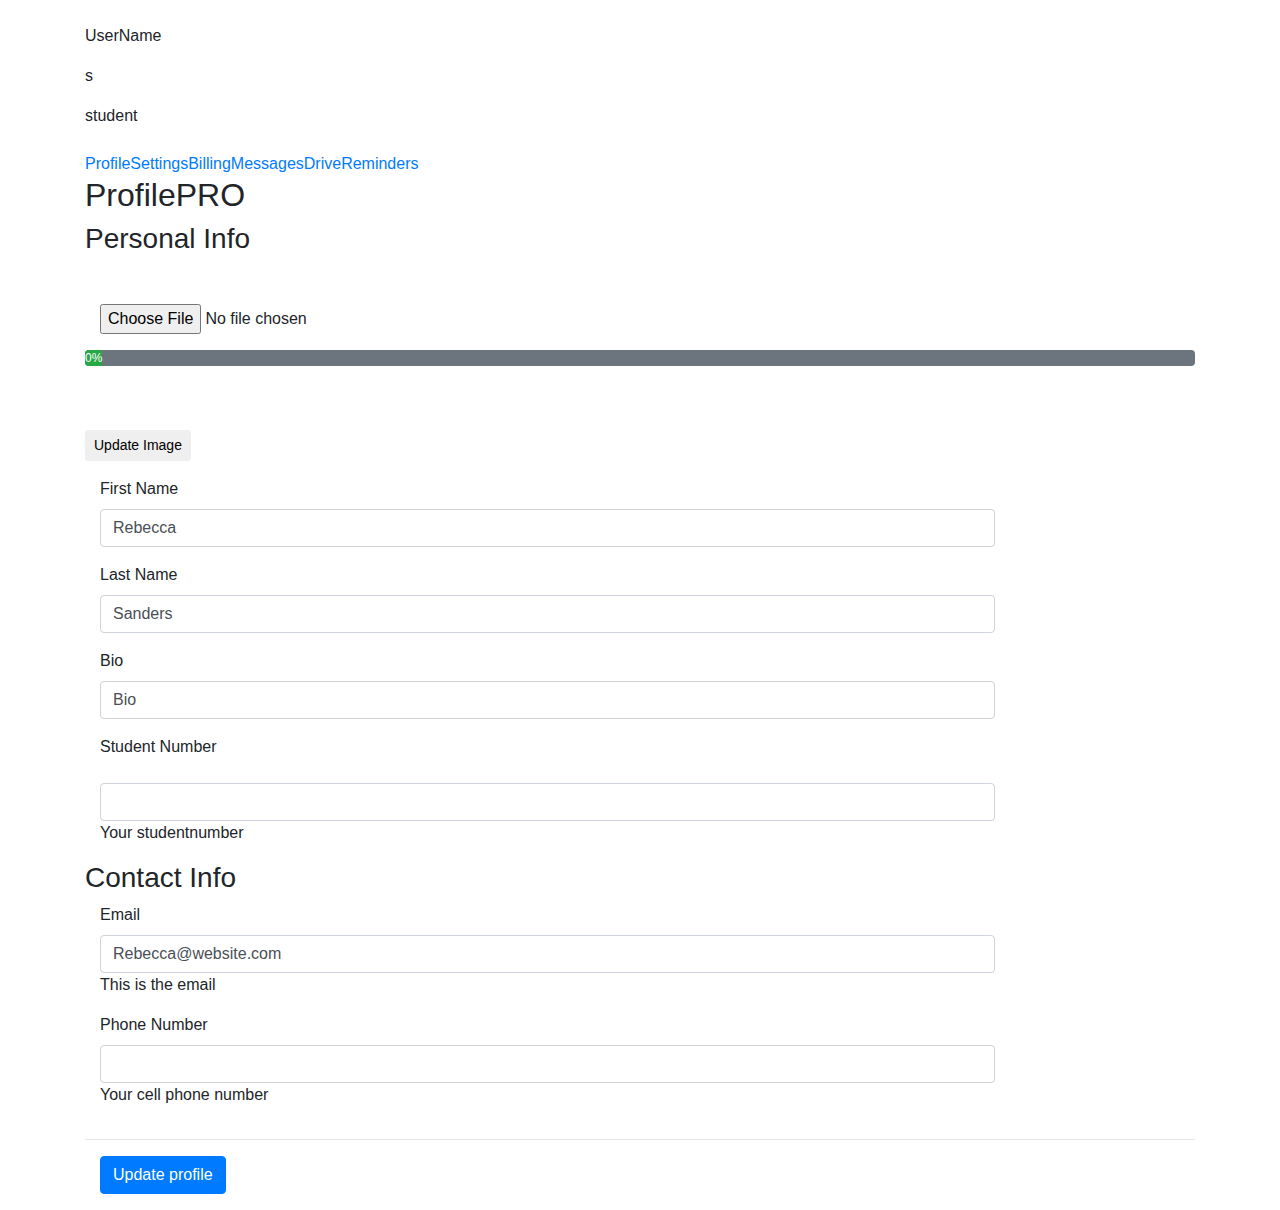
==== updateProfile.html @ c6080bdd "back" ====
<!DOCTYPE html>
<html lang="en">
	<head>
		<meta charset="utf-8">
		<!--  This file has been downloaded from https://bootdey.com  -->
		<!--  All snippets are MIT license https://bootdey.com/license -->
		<title>Update Profile</title>
		<meta name="viewport" content="width=device-width, initial-scale=1">
	
		

		 <link rel="stylesheet" href="https://maxcdn.bootstrapcdn.com/bootstrap/4.0.0/css/bootstrap.min.css" integrity="sha384-Gn5384xqQ1aoWXA+058RXPxPg6fy4IWvTNh0E263XmFcJlSAwiGgFAW/dAiS6JXm" crossorigin="anonymous">
		 <script src="https://code.jquery.com/jquery-3.2.1.min.js"></script>
		 <script src="https://maxcdn.bootstrapcdn.com/bootstrap/4.0.0/js/bootstrap.min.js" integrity="sha384-JZR6Spejh4U02d8jOt6vLEHfe/JQGiRRSQQxSfFWpi1MquVdAyjUar5+76PVCmYl" crossorigin="anonymous"></script>  
		 
		 <script src="https://www.gstatic.com/firebasejs/7.14.2/firebase-app.js"></script>
		 <script src="https://www.gstatic.com/firebasejs/7.14.2/firebase-auth.js"></script>
		 <script src="https://www.gstatic.com/firebasejs/7.14.2/firebase-database.js"></script>
		 <script src="https://www.gstatic.com/firebasejs/7.14.2/firebase-storage.js"></script>
   
   
   
   
 
 
		
	</head>

	<body>

		<div class="container">
			<div class="view-account">
				<section class="module">
					<div class="module-inner">
						<div class="side-bar">
							<div class="user-info">
								<img class="img-profile img-circle img-responsive center-block" src="https://bootdey.com/img/Content/avatar/avatar1.png" id = "circleImg" alt="">
								<ul class="meta list list-unstyled">
									<li class="name"><p id="p1">UserName</p>
										<label class="label label-info"><p id="p2">s</p> student</label>
									</li>
								
								</ul>
							</div>
							<nav class="side-menu">
								<ul class="nav">
									<li class="active"><a href="#"><span class="fa fa-user"></span> Profile</a></li>
									<li><a href="#"><span class="fa fa-cog"></span> Settings</a></li>
									<li><a href="#"><span class="fa fa-credit-card"></span> Billing</a></li>
									<li><a href="#"><span class="fa fa-envelope"></span> Messages</a></li>
									
									<li><a href="user-drive.html"><span class="fa fa-th"></span> Drive</a></li>
									<li><a href="#"><span class="fa fa-clock-o"></span> Reminders</a></li>
								</ul>
							</nav>
						</div>
						<div class="content-panel">
							<h2 class="title">Profile<span class="pro-label label label-warning">PRO</span></h2>
							<form class="form-horizontal">
								<fieldset class="fieldset">
									<h3 class="fieldset-title">Personal Info</h3>
									<div class="form-group avatar">
										<figure class="figure col-md-2 col-sm-3 col-xs-12">
											<img class="img-rounded img-responsive" src="https://bootdey.com/img/Content/avatar/avatar1.png" id="MainImg" alt="">
										</figure>
										<div class="form-inline col-md-10 col-sm-9 col-xs-12">
											<input type="file" class="file-uploader pull-left" id="main-image">
											
										</div>
										
										     <div class="form-group">
												<div class="invalid-feedback">
													Please choose a vaild picture.
												 </div>
										</div>
										<div class="form-group">
											<img id="selected-image" width="250" height="150" src="#"/>            
										</div>
										<div class="form-group">
											<div class="progress bg-secondary">
												<div class="progress-bar bg-success" id="upload-progress" styles="width: 0%;">0%</div>
											</div>
										</div>
										
										<div>
										<br>
										<br>
											<button id="btn-upload" type="button" class="btn btn-sm btn-default-alt pull-left">Update Image</button>
										</div>
									</div>
								
				
									<div class="form-group">
										<label class="col-md-2 col-sm-3 col-xs-12 control-label">First Name</label>
										<div class="col-md-10 col-sm-9 col-xs-12">
											<input id="upd_firstName" type="text" class="form-control" value="Rebecca">
										</div>
									</div>
									<div class="form-group">
										<label class="col-md-2 col-sm-3 col-xs-12 control-label">Last Name</label>
										<div class="col-md-10 col-sm-9 col-xs-12">
											<input id="upd_lastName" type="text" class="form-control" value="Sanders">
										</div>
									</div>

									<div class="form-group">
										<label class="col-md-2 col-sm-3 col-xs-12 control-label">Bio</label>
										<div class="col-md-10 col-sm-9 col-xs-12">
											<input id="upd_bio" type="text" class="form-control" value="Bio">
										</div>
									</div>


									<div class="form-group">
										<label class="col-md-2 col-sm-3 col-xs-12 control-label"><p>Student Number</p></label>
										<div class="col-md-10 col-sm-9 col-xs-12">
											<input id="upd_studentNum" type="number" class="form-control" value="(+27)663954880">
											<p class="help-block">Your studentnumber </p>
										</div>
									</div>

								</fieldset>
								<fieldset class="fieldset">
									<h3 class="fieldset-title">Contact Info</h3>
									<div class="form-group">
										<label class="col-md-2  col-sm-3 col-xs-12 control-label">Email</label>
										<div class="col-md-10 col-sm-9 col-xs-12">
											<input type="email" class="form-control" value="Rebecca@website.com">
											<p class="help-block">This is the email </p>
										</div>
									</div>
								
									<div class="form-group">
										<label class="col-md-2 col-sm-3 col-xs-12 control-label">Phone Number</label>
										<div class="col-md-10 col-sm-9 col-xs-12">
											<input id="upd_phone" type="number" class="form-control" value="(+27)663954880">
											<p class="help-block">Your cell phone number </p>
										</div>
									</div>
						
								

							
								
								</fieldset>
								<hr>
								<div class="form-group">
									<div class="col-md-10 col-sm-9 col-xs-12 col-md-push-2 col-sm-push-3 col-xs-push-0">
										<button id="btn-pro_Update" class="btn btn-primary" type="button">Update profile</button>
									</div>
								</div>
							</form>
							 <div id="result">

							</div> 
						</div>
					</div>
				</section>
			</div>
		</div>
		
<!---upload profile picture -->
<!---upload profile picture -->

<!----------------------------------------Validation of uploading Profile Pictures---------------------------------------------->
 <script>
    var validImagetypes = ["image/gif", "image/jpeg", "image/png"];
                    
    $("#selected-image").hide();

    function previewImage(image_blog){
        if(image_blog.files && image_blog.files[0]){
            var reader = new FileReader();

            reader.onload = function(e){
            $("#selected-image").attr('src',e.target.result);
            $("#selected-image").fadeIn();
            }
            reader.readAsDataURL(image_blog.files[0]);
        }
    }

    $("#main-image").change(function(){
        previewImage(this);
    });

    //**********************upload button************************//
    $("#btn-upload").click(function(){
  
    $("#main-image").removeClass("is-invalid");

 
    var picture = $("#main-image").prop("files")[0];

  
                             
    if(picture == null){
        $("#main-image").addClass("is-invalid");
        return; 
    }

    if($.inArray(picture["type"], validImagetypes)<0){
        $("#main-image").addClass("is-invalid");
        return;
    }
    //******************************************Upload and save to storage and databse********************************************
    var databaseRef = firebase.database().ref().child("profilePics");

    databaseRef.once("value").then(function(snapshot){
    var pictureName = picture["pictureName"];
    var dateStr = new Date().getTime();
    var fileCompleteName = pictureName + "_" + dateStr;
    var user = firebase.auth().currentUser;
    var storageRef = firebase.storage().ref("Profile Pictres/" + user.uid +"/profile.jpg").put(picture);
    
    var uploadTask = storageRef;

    uploadTask.on("state_changed",
        function progress(snapshot){
            var percentage = (snapshot.bytesTransferred / snapshot.totalBytes) * 100;

                $("#upload-progress").html(Math.round(percentage) + "%");
                $("#upload-progress").attr("style", "width:" + percentage + "%");
                
         },
         function error(err){

        },
        function complete(){
            var user = firebase.auth().currentUser;
            var userName;

            firebase.database().ref('Users/'+ user.uid).once('value').then(function(snapshot){
                var fName = (snapshot.val() && snapshot.val().firstName);
                var lName = (snapshot.val() && snapshot.val().lastName);

                userName = fName + " " + lName;

               
               
            }); 


           firebase.auth().onAuthStateChanged(function(user){ 
        if(user){
            var userID = firebase.auth().currentUser.uid;
            firebase.storage().ref("Profile Pictres/" + user.uid +"/profile.jpg").getDownloadURL().then(imgUrl =>{
              circleImg.src = imgUrl; 
              MainImg.src= imgUrl; 
            })
        }
    });



            uploadTask.snapshot.ref.getDownloadURL().then(function(downloadUrl){
                var time = new Date();
 
          

                var blogData = {
                    "image": downloadUrl,
                    "pictureName": fileCompleteName,
                   
                    "uid": user.uid,
                    "counter": 5000 - counter,
                    "userName": userName,
                    
                }; 

                var newPostRef = databaseRef.push();

                newPostRef.set(blogData, function(err){
                    if(err){
                        $("#result").attr("class","alert alert-danger");
                        $("#result").html(err,message);
                    }
                    else{
                        $("#result").attr("class","alert alert-success");
                        $("#result").html("Your profile picture has been uploaded successfully.");

                        window.open("","_self");
                    }

                    resetForm();
                });

            });
        }
    );
    });
    


    });
    //**********************upload button ends here************************//
//**************************************Upload and save to storage and databse ends here**************************************                    
    function resetForm(){
        $("#main-form")[0].reset();
        $("#selected-image").fadeOut();
        $("#upload-progress").html("Completed");
    }
	</script>
  

<!---upload profile picture -->
<!---upload profile picture -->
		
		<script src="js/index.js"></script>
        <script>
            firebase.auth().onAuthStateChanged(function(user)
            {
                if(!user){
                    window.location.href = "signin.html";
                }else{

					var userID = firebase.auth().currentUser.uid;
                  firebase.storage().ref("Profile Pictres/" + user.uid +"/profile.jpg").getDownloadURL().then(imgUrl =>{
              circleImg.src = imgUrl; 
              MainImg.src= imgUrl; 
              console.log(imgUrl);

                });

				firebase.database().ref('Users/'+ user.uid).once('value').then(function(snapshot){
                var fName = (snapshot.val() && snapshot.val().firstName);
                var lName = (snapshot.val() && snapshot.val().lastName);
                var userBio = (snapshot.val() && snapshot.val().bio);
				var userPhone = (snapshot.val() && snapshot.val().phone);
				var studeNum = (snapshot.val() && snapshot.val().studentNum);
				var uni	 = (snapshot.val() && snapshot.val().university);
				var  userName= "";

				userName = fName + " " + lName;
				upd_firstName.value = fName; 
				upd_bio.value = userBio;
				upd_lastName.value = lName;
				upd_phone.value = userPhone;
				upd_studentNum.value= studeNum;
				document.getElementById("p1").innerHTML = userName;
				document.getElementById("p2").innerHTML = uni;

                
               // console.log(userName);
               
            }); 
                }


				
            });
        </script>

		
	</body>
</html>
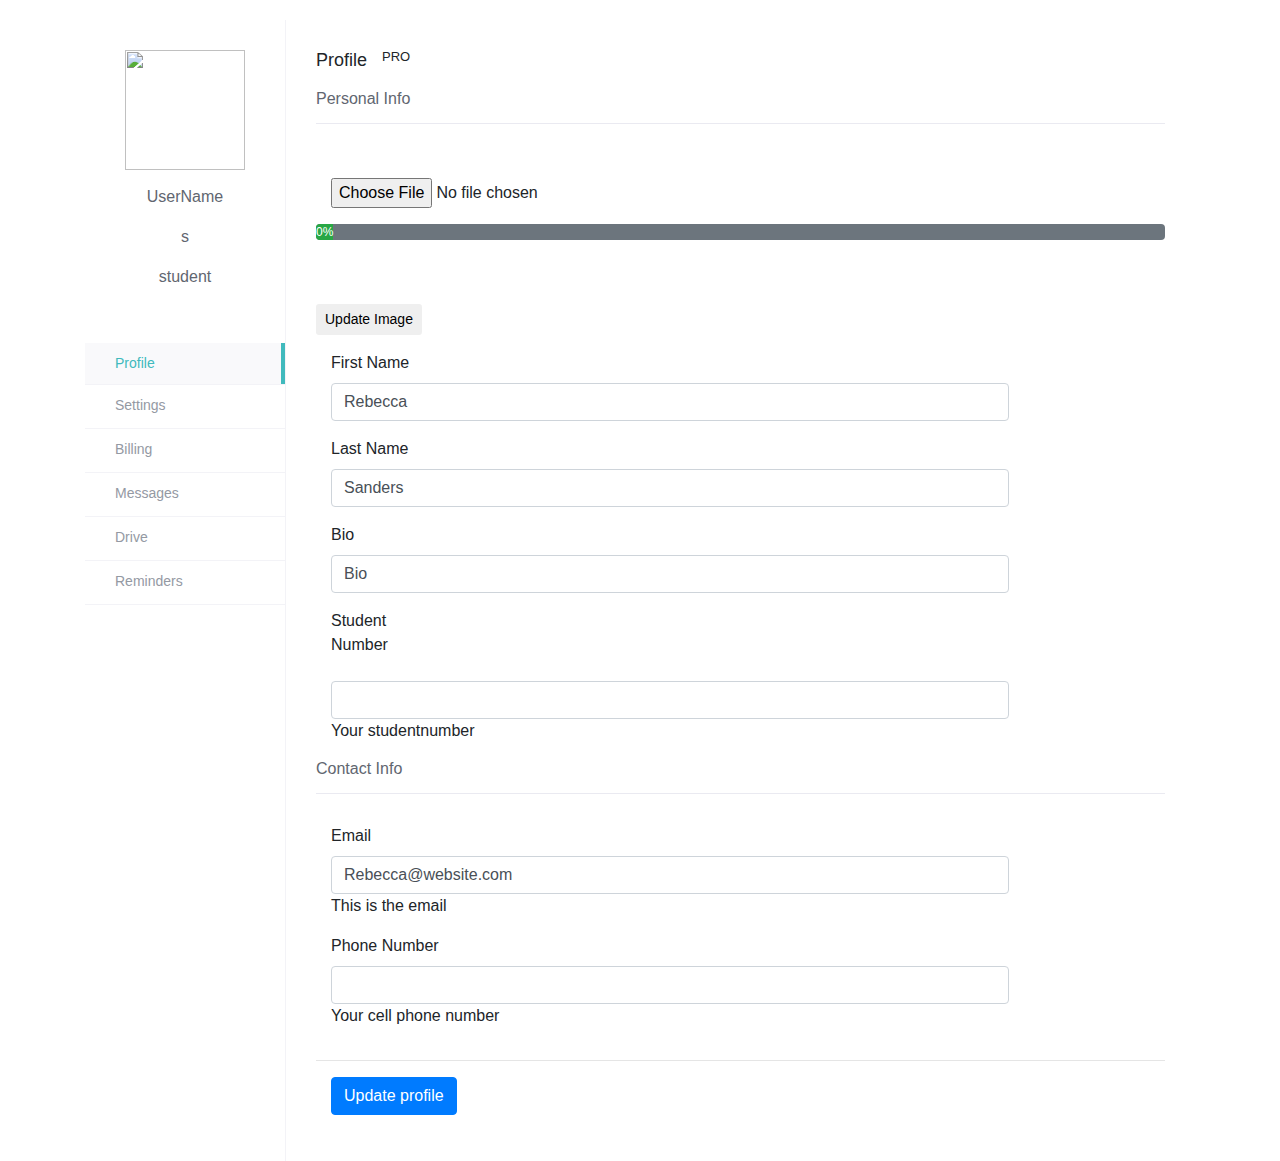
==== commit 0586226d: "back" ====
--- a/updateProfile.html
+++ b/updateProfile.html
@@ -6,8 +6,8 @@
 		<!--  All snippets are MIT license https://bootdey.com/license -->
 		<title>Update Profile</title>
 		<meta name="viewport" content="width=device-width, initial-scale=1">
-	
-		
+		<script src="https://ajax.googleapis.com/ajax/libs/jquery/1.10.2/jquery.min.js"></script>
+		 <link href="cs/updatePro.css" rel="stylesheet">
 
 		 <link rel="stylesheet" href="https://maxcdn.bootstrapcdn.com/bootstrap/4.0.0/css/bootstrap.min.css" integrity="sha384-Gn5384xqQ1aoWXA+058RXPxPg6fy4IWvTNh0E263XmFcJlSAwiGgFAW/dAiS6JXm" crossorigin="anonymous">
 		 <script src="https://code.jquery.com/jquery-3.2.1.min.js"></script>
--- a/cs/updatePro.css
+++ b/cs/updatePro.css
@@ -0,0 +1,583 @@
+body{
+background:#f9f9fb;    
+}
+.view-account{
+background:#FFFFFF; 
+margin-top:20px;
+}
+.view-account .pro-label {
+font-size: 13px;
+padding: 4px 5px;
+position: relative;
+top: -5px;
+margin-left: 10px;
+display: inline-block
+}
+
+.view-account .side-bar {
+padding-bottom: 30px
+}
+
+.view-account .side-bar .user-info {
+text-align: center;
+margin-bottom: 15px;
+padding: 30px;
+color: #616670;
+border-bottom: 1px solid #f3f3f3
+}
+
+.view-account .side-bar .user-info .img-profile {
+width: 120px;
+height: 120px;
+margin-bottom: 15px
+}
+
+.view-account .side-bar .user-info .meta li {
+margin-bottom: 10px
+}
+
+.view-account .side-bar .user-info .meta li span {
+display: inline-block;
+width: 100px;
+margin-right: 5px;
+text-align: right
+}
+
+.view-account .side-bar .user-info .meta li a {
+color: #616670
+}
+
+.view-account .side-bar .user-info .meta li.activity {
+color: #a2a6af
+}
+
+.view-account .side-bar .side-menu {
+text-align: center
+}
+
+.view-account .side-bar .side-menu .nav {
+display: inline-block;
+margin: 0 auto
+}
+
+.view-account .side-bar .side-menu .nav>li {
+font-size: 14px;
+margin-bottom: 0;
+border-bottom: none;
+display: inline-block;
+float: left;
+margin-right: 15px;
+margin-bottom: 15px
+}
+
+.view-account .side-bar .side-menu .nav>li:last-child {
+margin-right: 0
+}
+
+.view-account .side-bar .side-menu .nav>li>a {
+display: inline-block;
+color: #9499a3;
+padding: 5px;
+border-bottom: 2px solid transparent
+}
+
+.view-account .side-bar .side-menu .nav>li>a:hover {
+color: #616670;
+background: none
+}
+
+.view-account .side-bar .side-menu .nav>li.active a {
+color: #40babd;
+border-bottom: 2px solid #40babd;
+background: none;
+border-right: none
+}
+
+.theme-2 .view-account .side-bar .side-menu .nav>li.active a {
+color: #6dbd63;
+border-bottom-color: #6dbd63
+}
+
+.theme-3 .view-account .side-bar .side-menu .nav>li.active a {
+color: #497cb1;
+border-bottom-color: #497cb1
+}
+
+.theme-4 .view-account .side-bar .side-menu .nav>li.active a {
+color: #ec6952;
+border-bottom-color: #ec6952
+}
+
+.view-account .side-bar .side-menu .nav>li .icon {
+display: block;
+font-size: 24px;
+margin-bottom: 5px
+}
+
+.view-account .content-panel {
+padding: 30px
+}
+
+.view-account .content-panel .title {
+margin-bottom: 15px;
+margin-top: 0;
+font-size: 18px
+}
+
+.view-account .content-panel .fieldset-title {
+padding-bottom: 15px;
+border-bottom: 1px solid #eaeaf1;
+margin-bottom: 30px;
+color: #616670;
+font-size: 16px
+}
+
+.view-account .content-panel .avatar .figure img {
+float: right;
+width: 64px
+}
+
+.view-account .content-panel .content-header-wrapper {
+position: relative;
+margin-bottom: 30px
+}
+
+.view-account .content-panel .content-header-wrapper .actions {
+position: absolute;
+right: 0;
+top: 0
+}
+
+.view-account .content-panel .content-utilities {
+position: relative;
+margin-bottom: 30px
+}
+
+.view-account .content-panel .content-utilities .btn-group {
+margin-right: 5px;
+margin-bottom: 15px
+}
+
+.view-account .content-panel .content-utilities .fa {
+font-size: 16px;
+margin-right: 0
+}
+
+.view-account .content-panel .content-utilities .page-nav {
+position: absolute;
+right: 0;
+top: 0
+}
+
+.view-account .content-panel .content-utilities .page-nav .btn-group {
+margin-bottom: 0
+}
+
+.view-account .content-panel .content-utilities .page-nav .indicator {
+color: #a2a6af;
+margin-right: 5px;
+display: inline-block
+}
+
+.view-account .content-panel .mails-wrapper .mail-item {
+position: relative;
+padding: 10px;
+border-bottom: 1px solid #f3f3f3;
+color: #616670;
+overflow: hidden
+}
+
+.view-account .content-panel .mails-wrapper .mail-item>div {
+float: left
+}
+
+.view-account .content-panel .mails-wrapper .mail-item .icheck {
+background-color: #fff
+}
+
+.view-account .content-panel .mails-wrapper .mail-item:hover {
+background: #f9f9fb
+}
+
+.view-account .content-panel .mails-wrapper .mail-item:nth-child(even) {
+background: #fcfcfd
+}
+
+.view-account .content-panel .mails-wrapper .mail-item:nth-child(even):hover {
+background: #f9f9fb
+}
+
+.view-account .content-panel .mails-wrapper .mail-item a {
+color: #616670
+}
+
+.view-account .content-panel .mails-wrapper .mail-item a:hover {
+color: #494d55;
+text-decoration: none
+}
+
+.view-account .content-panel .mails-wrapper .mail-item .checkbox-container,
+.view-account .content-panel .mails-wrapper .mail-item .star-container {
+display: inline-block;
+margin-right: 5px
+}
+
+.view-account .content-panel .mails-wrapper .mail-item .star-container .fa {
+color: #a2a6af;
+font-size: 16px;
+vertical-align: middle
+}
+
+.view-account .content-panel .mails-wrapper .mail-item .star-container .fa.fa-star {
+color: #f2b542
+}
+
+.view-account .content-panel .mails-wrapper .mail-item .star-container .fa:hover {
+color: #868c97
+}
+
+.view-account .content-panel .mails-wrapper .mail-item .mail-to {
+display: inline-block;
+margin-right: 5px;
+min-width: 120px
+}
+
+.view-account .content-panel .mails-wrapper .mail-item .mail-subject {
+display: inline-block;
+margin-right: 5px
+}
+
+.view-account .content-panel .mails-wrapper .mail-item .mail-subject .label {
+margin-right: 5px
+}
+
+.view-account .content-panel .mails-wrapper .mail-item .mail-subject .label:last-child {
+margin-right: 10px
+}
+
+.view-account .content-panel .mails-wrapper .mail-item .mail-subject .label a,
+.view-account .content-panel .mails-wrapper .mail-item .mail-subject .label a:hover {
+color: #fff
+}
+
+.view-account .content-panel .mails-wrapper .mail-item .mail-subject .label-color-1 {
+background: #f77b6b
+}
+
+.view-account .content-panel .mails-wrapper .mail-item .mail-subject .label-color-2 {
+background: #58bbee
+}
+
+.view-account .content-panel .mails-wrapper .mail-item .mail-subject .label-color-3 {
+background: #f8a13f
+}
+
+.view-account .content-panel .mails-wrapper .mail-item .mail-subject .label-color-4 {
+background: #ea5395
+}
+
+.view-account .content-panel .mails-wrapper .mail-item .mail-subject .label-color-5 {
+background: #8a40a7
+}
+
+.view-account .content-panel .mails-wrapper .mail-item .time-container {
+display: inline-block;
+position: absolute;
+right: 10px;
+top: 10px;
+color: #a2a6af;
+text-align: left
+}
+
+.view-account .content-panel .mails-wrapper .mail-item .time-container .attachment-container {
+display: inline-block;
+color: #a2a6af;
+margin-right: 5px
+}
+
+.view-account .content-panel .mails-wrapper .mail-item .time-container .time {
+display: inline-block;
+text-align: right
+}
+
+.view-account .content-panel .mails-wrapper .mail-item .time-container .time.today {
+font-weight: 700;
+color: #494d55
+}
+
+.drive-wrapper {
+padding: 15px;
+background: #f5f5f5;
+overflow: hidden
+}
+
+.drive-wrapper .drive-item {
+width: 130px;
+margin-right: 15px;
+display: inline-block;
+float: left
+}
+
+.drive-wrapper .drive-item:hover {
+box-shadow: 0 1px 5px rgba(0, 0, 0, .1);
+z-index: 1
+}
+
+.drive-wrapper .drive-item-inner {
+padding: 15px
+}
+
+.drive-wrapper .drive-item-title {
+margin-bottom: 15px;
+max-width: 100px;
+white-space: nowrap;
+overflow: hidden;
+text-overflow: ellipsis
+}
+
+.drive-wrapper .drive-item-title a {
+color: #494d55
+}
+
+.drive-wrapper .drive-item-title a:hover {
+color: #40babd
+}
+
+.theme-2 .drive-wrapper .drive-item-title a:hover {
+color: #6dbd63
+}
+
+.theme-3 .drive-wrapper .drive-item-title a:hover {
+color: #497cb1
+}
+
+.theme-4 .drive-wrapper .drive-item-title a:hover {
+color: #ec6952
+}
+
+.drive-wrapper .drive-item-thumb {
+width: 100px;
+height: 80px;
+margin: 0 auto;
+color: #616670
+}
+
+.drive-wrapper .drive-item-thumb a {
+-webkit-opacity: .8;
+-moz-opacity: .8;
+opacity: .8
+}
+
+.drive-wrapper .drive-item-thumb a:hover {
+-webkit-opacity: 1;
+-moz-opacity: 1;
+opacity: 1
+}
+
+.drive-wrapper .drive-item-thumb .fa {
+display: inline-block;
+font-size: 36px;
+margin: 0 auto;
+margin-top: 20px
+}
+
+.drive-wrapper .drive-item-footer .utilities {
+margin-bottom: 0
+}
+
+.drive-wrapper .drive-item-footer .utilities li:last-child {
+padding-right: 0
+}
+
+.drive-list-view .name {
+width: 60%
+}
+
+.drive-list-view .name.truncate {
+max-width: 100px;
+white-space: nowrap;
+overflow: hidden;
+text-overflow: ellipsis
+}
+
+.drive-list-view .type {
+width: 15px
+}
+
+.drive-list-view .date,
+.drive-list-view .size {
+max-width: 60px;
+white-space: nowrap;
+overflow: hidden;
+text-overflow: ellipsis
+}
+
+.drive-list-view a {
+color: #494d55
+}
+
+.drive-list-view a:hover {
+color: #40babd
+}
+
+.theme-2 .drive-list-view a:hover {
+color: #6dbd63
+}
+
+.theme-3 .drive-list-view a:hover {
+color: #497cb1
+}
+
+.theme-4 .drive-list-view a:hover {
+color: #ec6952
+}
+
+.drive-list-view td.date,
+.drive-list-view td.size {
+color: #a2a6af
+}
+
+@media (max-width:767px) {
+.view-account .content-panel .title {
+    text-align: center
+}
+.view-account .side-bar .user-info {
+    padding: 0
+}
+.view-account .side-bar .user-info .img-profile {
+    width: 60px;
+    height: 60px
+}
+.view-account .side-bar .user-info .meta li {
+    margin-bottom: 5px
+}
+.view-account .content-panel .content-header-wrapper .actions {
+    position: static;
+    margin-bottom: 30px
+}
+.view-account .content-panel {
+    padding: 0
+}
+.view-account .content-panel .content-utilities .page-nav {
+    position: static;
+    margin-bottom: 15px
+}
+.drive-wrapper .drive-item {
+    width: 100px;
+    margin-right: 5px;
+    float: none
+}
+.drive-wrapper .drive-item-thumb {
+    width: auto;
+    height: 54px
+}
+.drive-wrapper .drive-item-thumb .fa {
+    font-size: 24px;
+    padding-top: 0
+}
+.view-account .content-panel .avatar .figure img {
+    float: none;
+    margin-bottom: 15px
+}
+.view-account .file-uploader {
+    margin-bottom: 15px
+}
+.view-account .mail-subject {
+    max-width: 100px;
+    white-space: nowrap;
+    overflow: hidden;
+    text-overflow: ellipsis
+}
+.view-account .content-panel .mails-wrapper .mail-item .time-container {
+    position: static
+}
+.view-account .content-panel .mails-wrapper .mail-item .time-container .time {
+    width: auto;
+    text-align: left
+}
+}
+
+@media (min-width:768px) {
+.view-account .side-bar .user-info {
+    padding: 0;
+    padding-bottom: 15px
+}
+.view-account .mail-subject .subject {
+    max-width: 200px;
+    white-space: nowrap;
+    overflow: hidden;
+    text-overflow: ellipsis
+}
+}
+
+@media (min-width:992px) {
+.view-account .content-panel {
+    min-height: 800px;
+    border-left: 1px solid #f3f3f7;
+    margin-left: 200px
+}
+.view-account .mail-subject .subject {
+    max-width: 280px;
+    white-space: nowrap;
+    overflow: hidden;
+    text-overflow: ellipsis
+}
+.view-account .side-bar {
+    position: absolute;
+    width: 200px;
+    min-height: 600px
+}
+.view-account .side-bar .user-info {
+    margin-bottom: 0;
+    border-bottom: none;
+    padding: 30px
+}
+.view-account .side-bar .user-info .img-profile {
+    width: 120px;
+    height: 120px
+}
+.view-account .side-bar .side-menu {
+    text-align: left
+}
+.view-account .side-bar .side-menu .nav {
+    display: block
+}
+.view-account .side-bar .side-menu .nav>li {
+    display: block;
+    float: none;
+    font-size: 14px;
+    border-bottom: 1px solid #f3f3f7;
+    margin-right: 0;
+    margin-bottom: 0
+}
+.view-account .side-bar .side-menu .nav>li>a {
+    display: block;
+    color: #9499a3;
+    padding: 10px 15px;
+    padding-left: 30px
+}
+.view-account .side-bar .side-menu .nav>li>a:hover {
+    background: #f9f9fb
+}
+.view-account .side-bar .side-menu .nav>li.active a {
+    background: #f9f9fb;
+    border-right: 4px solid #40babd;
+    border-bottom: none
+}
+.theme-2 .view-account .side-bar .side-menu .nav>li.active a {
+    border-right-color: #6dbd63
+}
+.theme-3 .view-account .side-bar .side-menu .nav>li.active a {
+    border-right-color: #497cb1
+}
+.theme-4 .view-account .side-bar .side-menu .nav>li.active a {
+    border-right-color: #ec6952
+}
+.view-account .side-bar .side-menu .nav>li .icon {
+    font-size: 24px;
+    vertical-align: middle;
+    text-align: center;
+    width: 40px;
+    display: inline-block
+}
+}